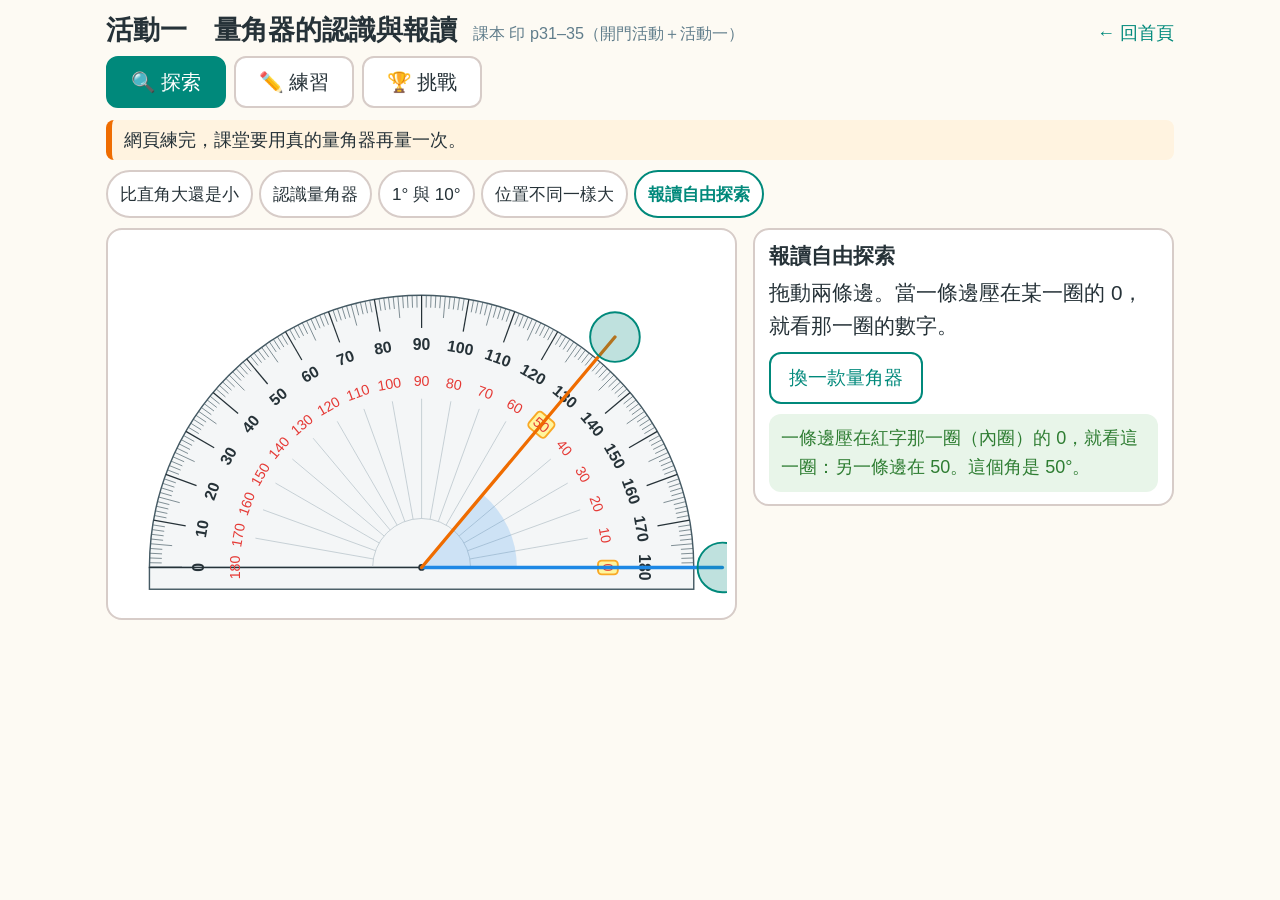
==== act1.html @ d78d2dbc "feat: 角度核心邏輯、共用元件與活動一頁面 - angle-core.js：讀數、判圈、非零起點相減、擺放對齊、鐘面、竹籤、金庫密碼、合成分解診斷 - angle-core.test.js：課本／" ====
<!DOCTYPE html>
<html lang="zh-Hant">
<head>
<meta charset="utf-8">
<meta name="viewport" content="width=device-width, initial-scale=1, maximum-scale=1, user-scalable=no">
<title>活動一　量角器的認識與報讀</title>
<link rel="stylesheet" href="style.css">
</head>
<body>
<div class="wrap">
  <header class="top">
    <h1>活動一　量角器的認識與報讀</h1>
    <span class="src">課本 印 p31–35（開門活動＋活動一）</span>
    <a class="home" href="index.html">← 回首頁</a>
  </header>

  <div class="tabs">
    <button data-tab="explore">🔍 探索</button>
    <button data-tab="practice">✏️ 練習</button>
    <button data-tab="challenge">🏆 挑戰</button>
  </div>

  <section data-panel="explore">
    <div class="physical">網頁練完，課堂要用真的量角器再量一次。</div>
    <div class="levels" id="exNav"></div>
    <div class="stage">
      <div class="board"><svg id="exSvg" viewBox="0 0 640 390"></svg></div>
      <div class="side">
        <h2 id="exTitle"></h2>
        <div class="q" id="exText"></div>
        <div id="exCtrl"></div>
        <div class="msg" id="exMsg"></div>
      </div>
    </div>
  </section>

  <section data-panel="practice">
    <div class="levels" id="lvNav"></div>
    <div id="lvStage"></div>
  </section>

  <section data-panel="challenge">
    <p class="warn">學力檢測考古題，使用原題圖。</p>
    <div id="chBox"></div>
  </section>
</div>

<script src="angle-core.js"></script>
<script src="protractor.js"></script>
<script src="ui.js"></script>
<script>
(function () {
  'use strict';
  var C = window.AngleCore, h = UI.h;
  var VB = '0 0 640 390', CX = 320, CY = 345, R = 285, RAY = R + 30;

  /* ---------- 回饋語（UI 層） ---------- */
  var MSG = {
    CORRECT: '答對了！',
    WRONG_RING: '這個角比直角（90°）大還是小？再看看角的一邊壓在哪一圈的 0。',
    ONE_EDGE: '這是其中一條邊的刻度。兩條邊都不在 0 上，要從一條邊數到另一條邊。',
    NEAR_MISS: '差一點點，按「放大看」，一小格一小格數。',
    AMBIGUOUS: '再檢查一次：是不是只讀了一條邊的刻度？也按「放大看」一小格一小格數。',
    OTHER: '從 0 開始，一大格一大格數到另一條邊。'
  };
  var MSG_SCALE = {
    CROSS_RING: '兩個刻度要讀同一圈。',
    SAME_EDGE: '這兩個數是同一條邊在兩圈的刻度，要分別讀兩條邊。',
    NOT_EDGE: '有一個數字不在角的邊上，再看一次邊壓在哪條刻度線。'
  };
  var MSG_DIFF = {
    SUB_ERROR: '兩個刻度都讀對了，再算一次相減。',
    FOLLOWS_WRONG_READING: '減法算對了，問題在前面讀的刻度。',
    OTHER: '再算一次相減。'
  };

  var RING_NAME = { outer: '黑字那一圈（外圈）', inner: '紅字那一圈（內圈）' };

  function clamp180(t) { return Math.max(0, Math.min(180, t)); }
  function dragTheta(p) {
    if (p.y > CY) return p.x < CX ? 180 : 0;
    return clamp180(Math.round(AP.angleAt(CX, CY, p.x, p.y)));
  }
  // θ 在底線上時，哪一圈的 0 在這裡
  function zeroRingAt(theta, style) {
    if (theta !== 0 && theta !== 180) return null;
    return C.ringReading(theta, style, 'inner') === 0 ? 'inner' : 'outer';
  }

  function drawScene(svg, style) {
    AP.clear(svg);
    svg.setAttribute('viewBox', VB);
    var sc = AP.el('g', { id: svg.id + '-scene' }, svg);
    var prot = AP.drawProtractor(sc, { r: R, style: style });
    AP.place(prot, CX, CY, 0);
    return { sc: sc, prot: prot };
  }

  /* ================================================================
   * 🔍 探索
   * ============================================================== */
  var exSvg = document.getElementById('exSvg');
  var exTitle = document.getElementById('exTitle'), exText = document.getElementById('exText');
  var exCtrl = document.getElementById('exCtrl'), exMsg = document.getElementById('exMsg');
  var exNav = document.getElementById('exNav');

  var EXPLORE = [
    { id: 'e0', label: '比直角大還是小', run: exRightAngle },
    { id: 'e1', label: '認識量角器', run: exKnow },
    { id: 'e2', label: '1° 與 10°', run: exDegree },
    { id: 'e3', label: '位置不同一樣大', run: exSame },
    { id: 'e4', label: '報讀自由探索', run: exFree }
  ];
  EXPLORE.forEach(function (e, i) {
    exNav.appendChild(h('button', { text: e.label, 'data-ex': e.id, onclick: function () { showExplore(i); } }));
  });
  function showExplore(i) {
    Array.prototype.forEach.call(exNav.children, function (b, j) { b.classList.toggle('on', i === j); });
    AP.clear(exSvg); exSvg.setAttribute('viewBox', VB);
    exCtrl.innerHTML = ''; UI.say(exMsg, '');
    EXPLORE[i].run();
  }

  // E0 開門活動 印p31
  function exRightAngle() {
    exTitle.textContent = '哪一個角比直角大？';
    exText.textContent = '課本開門活動用三角板的直角來比。點一個角，把直角疊上去比比看。';
    var angles = [{ name: '甲', deg: 60, x: 90 }, { name: '乙', deg: 90, x: 300 }, { name: '丙', deg: 125, x: 510 }];
    var y = 300, L = 150;
    angles.forEach(function (a) {
      var g = AP.el('g', { 'data-angle': a.name, style: 'cursor:pointer' }, exSvg);
      AP.el('rect', { x: a.x - 90, y: 80, width: 200, height: 260, fill: 'transparent' }, g);
      AP.ray(g, a.x, y, 0, L, 'ray');
      AP.ray(g, a.x, y, a.deg, L, 'ray');
      AP.wedge(g, a.x, y, 0, a.deg, 36, 'wedge');
      var t = AP.el('text', { x: a.x + 10, y: y + 34, 'font-size': 26 }, g);
      t.textContent = a.name;
      g.addEventListener('click', function () {
        Array.prototype.forEach.call(exSvg.querySelectorAll('.sq'), function (n) { n.remove(); });
        AP.el('path', { d: 'M ' + a.x + ' ' + y + ' L ' + (a.x + 110) + ' ' + y + ' L ' + a.x + ' ' + (y - 110) + ' Z',
          fill: 'rgba(255,193,7,.35)', stroke: '#f9a825', 'stroke-width': 2, 'class': 'sq' }, exSvg);
        var s = a.deg < 90 ? '比直角小' : (a.deg === 90 ? '和直角一樣大' : '比直角大');
        UI.say(exMsg, a.name + '：' + s + '。', 'ok');
      });
    });
  }

  // E1 問1 印p32
  function exKnow() {
    exTitle.textContent = '說說看，你看到什麼？';
    exText.textContent = '點下面的按鈕，找找看量角器上的東西。（課本 問1 印 p32）';
    var s = drawScene(exSvg, 'L');
    var marks = AP.el('g', {}, exSvg);
    var items = [
      ['中心點', function () {
        AP.el('circle', { cx: CX, cy: CY, r: 14, fill: 'none', stroke: '#f9a825', 'stroke-width': 4 }, marks);
        return '這裡是量角器的中心點。';
      }],
      ['刻度 0 的線', function () {
        AP.el('line', { x1: CX - R, y1: CY, x2: CX + R, y2: CY, stroke: '#f9a825', 'stroke-width': 6, opacity: .8 }, marks);
        return '這條線通過中心點，兩端是兩圈刻度的 0。';
      }],
      ['外圈（黑字）', function () {
        for (var t = 0; t <= 180; t += 10) AP.highlightLabel(s.prot, 'outer', t);
        return '外圈從左到右，有 0、10、20、……到 180 的數字。';
      }],
      ['內圈（紅字）', function () {
        for (var t = 0; t <= 180; t += 10) AP.highlightLabel(s.prot, 'inner', t);
        return '內圈從右到左，也有 0、10、20、……到 180 的數字。';
      }]
    ];
    var row = h('div', { 'class': 'row' });
    items.forEach(function (it) {
      row.appendChild(h('button', { 'class': 'btn', text: it[0], onclick: function () {
        AP.clear(marks);
        Array.prototype.forEach.call(s.prot.querySelectorAll('.pr-lit'), function (n) { n.remove(); });
        UI.say(exMsg, it[1](), 'ok');
      } }));
    });
    exCtrl.appendChild(row);
  }

  // E2 問2–3 印p33
  function exDegree() {
    exTitle.textContent = '每一小格是幾度？';
    exText.textContent = '拖動藍色的邊，看看張開幾小格。量角器上每一小格所對的角都是 1 度，記成「1°」。';
    var s = drawScene(exSvg, 'L');
    var theta = 3;
    var w = AP.wedge(s.sc, CX, CY, 0, theta, R, 'wedge');
    AP.ray(s.sc, CX, CY, 0, RAY, 'ray');
    var line = AP.ray(s.sc, CX, CY, theta, RAY, 'ray');
    var hd = AP.el('circle', { r: 26, 'class': 'handle' }, exSvg);
    var zoomed = false;
    function upd() {
      AP.setWedge(w, 0, theta, R); AP.setRay(line, CX, CY, theta, RAY);
      var p = AP.pt(theta, RAY); hd.setAttribute('cx', CX + p.x); hd.setAttribute('cy', CY + p.y);
      UI.say(exMsg, '張開 ' + theta + ' 小格，是 ' + theta + '°' + (theta % 10 === 0 ? '（' + theta / 10 + ' 大格）' : ''), 'ok');
    }
    AP.drag(exSvg, hd, { move: function (p) { theta = Math.max(1, dragTheta(p)); upd(); } });
    exCtrl.appendChild(h('div', { 'class': 'row' }, [
      h('button', { 'class': 'btn', text: '放大看', onclick: function () {
        zoomed = !zoomed;
        exSvg.setAttribute('viewBox', zoomed ? (CX + R - 200) + ' ' + (CY - 150) + ' 260 170' : VB);
      } })
    ]));
    upd();
  }

  // E3 問4 印p33
  function exSame() {
    exTitle.textContent = '三個角都一樣大嗎？';
    exText.textContent = '拖動這個角到不同的位置。兩條邊的刻度一直在變，張開的大小呢？（課本 問4 印 p33）';
    var s = drawScene(exSvg, 'L');
    var mid = 45;
    var w = AP.wedge(s.sc, CX, CY, mid - 5, mid + 5, R, 'wedge');
    var l1 = AP.ray(s.sc, CX, CY, mid - 5, RAY, 'ray'), l2 = AP.ray(s.sc, CX, CY, mid + 5, RAY, 'ray');
    var hd = AP.el('circle', { r: 28, 'class': 'handle' }, exSvg);
    function upd() {
      AP.setWedge(w, mid - 5, mid + 5, R);
      AP.setRay(l1, CX, CY, mid - 5, RAY); AP.setRay(l2, CX, CY, mid + 5, RAY);
      var p = AP.pt(mid, R * 0.5); hd.setAttribute('cx', CX + p.x); hd.setAttribute('cy', CY + p.y);
      UI.say(exMsg, '兩條邊在外圈是 ' + C.ringReading(mid + 5, 'L', 'outer') + ' 和 ' + C.ringReading(mid - 5, 'L', 'outer') +
        '，張開的大小都是 10°。', 'ok');
    }
    AP.drag(exSvg, hd, { move: function (p) { mid = Math.max(5, Math.min(175, dragTheta(p))); upd(); } });
    upd();
  }

  // E4 問5–7 印p34–35
  function exFree() {
    exTitle.textContent = '報讀自由探索';
    exText.textContent = '拖動兩條邊。當一條邊壓在某一圈的 0，就看那一圈的數字。';
    var style = 'L', a = 0, b = 50;
    var s, w, l1, l2, h1, h2, lit;
    function build() {
      s = drawScene(exSvg, style);
      w = AP.wedge(s.sc, CX, CY, 0, 50, R * 0.35, 'wedge');
      l1 = AP.ray(s.sc, CX, CY, a, RAY, 'ray'); l2 = AP.ray(s.sc, CX, CY, b, RAY, 'ray2');
      lit = AP.el('g', {}, s.prot);
      h1 = AP.el('circle', { r: 26, 'class': 'handle' }, exSvg);
      h2 = AP.el('circle', { r: 26, 'class': 'handle' }, exSvg);
      AP.drag(exSvg, h1, { move: function (p) { a = snapEdge(dragTheta(p)); upd(); } });
      AP.drag(exSvg, h2, { move: function (p) { b = snapEdge(dragTheta(p)); upd(); } });
      upd();
    }
    function snapEdge(t) { return t <= 2 ? 0 : (t >= 178 ? 180 : t); }
    function upd() {
      AP.setRay(l1, CX, CY, a, RAY); AP.setRay(l2, CX, CY, b, RAY);
      AP.setWedge(w, Math.min(a, b), Math.max(a, b), R * 0.35);
      [[h1, a], [h2, b]].forEach(function (x) { var p = AP.pt(x[1], RAY); x[0].setAttribute('cx', CX + p.x); x[0].setAttribute('cy', CY + p.y); });
      Array.prototype.forEach.call(s.prot.querySelectorAll('.pr-lit'), function (n) { n.remove(); });
      var c = Math.abs(a - b), text;
      var zr = zeroRingAt(a, style) || zeroRingAt(b, style);
      if (zr && c > 0 && c < 180) {
        var other = zeroRingAt(a, style) ? b : a, start = other === b ? a : b;
        AP.highlightLabel(s.prot, zr, start);
        if (other % 10 === 0) AP.highlightLabel(s.prot, zr, other);
        text = '一條邊壓在' + RING_NAME[zr] + '的 0，就看這一圈：另一條邊在 ' + C.ringReading(other, style, zr) + '。這個角是 ' + c + '°。';
      } else {
        text = '藍邊：黑字 ' + C.ringReading(a, style, 'outer') + '、紅字 ' + C.ringReading(a, style, 'inner') +
          '；橘邊：黑字 ' + C.ringReading(b, style, 'outer') + '、紅字 ' + C.ringReading(b, style, 'inner') +
          '。兩條邊都不在 0 上，這個角是 ' + c + '°。';
      }
      UI.say(exMsg, text, 'ok');
    }
    exCtrl.appendChild(h('div', { 'class': 'row' }, [
      h('button', { 'class': 'btn', text: '換一款量角器', 'data-act': 'style', onclick: function () { style = style === 'L' ? 'R' : 'L'; build(); } })
    ]));
    build();
  }

  /* ================================================================
   * ✏️ 練習
   * ============================================================== */
  function rngInt(lo, hi, step) { var n = Math.floor((hi - lo) / step) + 1; return lo + step * Math.floor(Math.random() * n); }
  function zeroItem(start, step, style) {
    var c;
    do { c = rngInt(step, 180 - step, step); } while (!C.isReadingItemUsable({ rays: [0, c] }));
    return { rays: start === 0 ? [0, c] : [180, 180 - c], style: style };
  }
  var RANDOM_N = 5;

  var LEVELS = [
    { id: 'l1', label: '1 小格（問2–3）', mode: 'single', smallZoom: true,
      q: '下圖中的角是幾度？（量角器把半圓平分成 180 小格）',
      book: [{ rays: [0, 2], style: 'L', src: '課本 問3 印p33' }, { rays: [0, 3], style: 'L', src: '課本 問3 印p33' }],
      rand: function () { return { rays: [0, rngInt(1, 9, 1)], style: 'L' }; } },
    { id: 'l2', label: '一樣大嗎（問4）', mode: 'same' },
    { id: 'l3', label: '內圈 0 起（問5①）', mode: 'single',
      q: '角的頂點在量角器的中心點，一邊對齊刻度 0 的線。這個角是幾度？',
      book: [{ rays: [0, 50], style: 'L', src: '課本 問5① 印p34' }],
      rand: function () { return zeroItem(0, 10, 'L'); } },
    { id: 'l4', label: '外圈 0 起（問5②）', mode: 'single',
      q: '角的頂點在量角器的中心點，一邊對齊刻度 0 的線。這個角是幾度？',
      book: [{ rays: [180, 135], style: 'L', src: '課本 問5② 印p34' }],
      rand: function () { return zeroItem(180, 5, 'L'); } },
    { id: 'l5', label: '做做看（p34）', mode: 'single', q: '填填看，下圖中的角是幾度？',
      book: [{ rays: [180, 100], style: 'L', src: '課本 做做看① 印p34' }, { rays: [0, 65], style: 'L', src: '課本 做做看② 印p34' }],
      rand: function () { return C.makeReadingItem('zero', 5, 'L'); } },
    { id: 'l6', label: '40 還是 140（問6）', mode: 'single', q: '下圖中的角是 40 度，還是 140 度？填出度數。',
      book: [{ rays: [180, 40], style: 'L', src: '課本 問6 印p35' }],
      rand: function () { return C.makeReadingItem('zero', 5, 'random'); },
      note: '接下來的題目會出現另一款量角器（0 在另一邊），一樣先找角的一邊壓在哪一圈的 0。' },
    { id: 'l7', label: '一格一格數（問7）', mode: 'count',
      q: '兩條邊都不在 0°線上。從一條邊開始，一大格一大格點到另一條邊。',
      book: [{ rays: [130, 60], style: 'L', src: '課本 問7 印p35' }],
      rand: function () { return C.makeReadingItem('nonzero', 10, 'L'); } },
    { id: 'l8', label: '用相減（做做看 p35）', mode: 'sub',
      q: '讀出兩條邊在同一圈的刻度，用大刻度減小刻度。',
      book: [{ rays: [110, 45], style: 'L', src: '課本 做做看① 印p35' }, { rays: [120, 20], style: 'L', src: '課本 做做看② 印p35' }],
      rand: function () {
        var a, b;
        do { a = rngInt(5, 175, 5); b = rngInt(5, 175, 5); } while (Math.abs(a - b) < 15);
        return { rays: [a, b], style: Math.random() < 0.5 ? 'L' : 'R' };
      } }
  ];

  UI.levels(document.getElementById('lvNav'), document.getElementById('lvStage'),
    LEVELS.map(function (lv) { return { id: lv.id, label: lv.label, render: function (st, api) { renderLevel(lv, st, api); } }; }),
    'act1');

  function renderLevel(lv, stage, api) {
    if (lv.mode === 'same') return renderSame(stage, api);

    var queue = lv.book.slice();
    for (var i = 0; i < RANDOM_N; i++) queue.push(null);
    var idx = 0, item, wrong = 0, zoomed = false;

    var svg = AP.el('svg', { viewBox: VB });
    var board = h('div', { 'class': 'board' }); board.appendChild(svg);
    var prog = h('div', { 'class': 'src' });
    var qtext = h('div', { 'class': 'q', text: lv.q });
    var inputs = h('div');
    var msg = h('div', { 'class': 'msg' });
    var btns = h('div', { 'class': 'row' });
    var side = h('div', { 'class': 'side' }, [h('h2', { text: lv.label }), prog, qtext, lv.note ? h('p', { 'class': 'warn', text: lv.note }) : null, inputs, btns, msg]);
    stage.appendChild(h('div', { 'class': 'stage' }, [board, side]));

    function load() {
      item = queue[idx] || lv.rand();
      wrong = 0; zoomed = false;
      prog.textContent = '第 ' + (idx + 1) + ' / ' + queue.length + ' 題　' + (queue[idx] ? queue[idx].src : '再練一題');
      var s = drawScene(svg, item.style);
      var lo = Math.min(item.rays[0], item.rays[1]), hi = Math.max(item.rays[0], item.rays[1]);
      AP.wedge(s.sc, CX, CY, lo, hi, R * 0.3, 'wedge');
      item.rays.forEach(function (t) { AP.ray(s.sc, CX, CY, t, RAY, 'ray'); });
      item.prot = s.prot; item.sc = s.sc;
      inputs.innerHTML = ''; btns.innerHTML = ''; UI.say(msg, '');
      if (lv.mode === 'single') buildSingle();
      else if (lv.mode === 'count') buildCount(lo, hi);
      else buildSub();
    }

    function zoomBtn() {
      return h('button', { 'class': 'btn', text: '放大看', 'data-act': 'zoom', onclick: function () {
        zoomed = !zoomed;
        var t = item.rays[0] === 0 || item.rays[0] === 180 ? item.rays[1] : item.rays[0];
        var p = AP.pt(t, R * 0.82);
        svg.setAttribute('viewBox', zoomed ? (CX + p.x - 130) + ' ' + (CY + p.y - 85) + ' 260 170' : VB);
      } });
    }

    function answerBtn() {
      return h('button', { 'class': 'btn', text: '看答案', 'data-act': 'answer', onclick: function () {
        var zr = zeroRingAt(item.rays[0], item.style) || zeroRingAt(item.rays[1], item.style);
        var rings = zr ? [zr] : ['outer', 'inner'];
        rings.forEach(function (rg) { item.rays.forEach(function (t) { AP.highlightLabel(item.prot, rg, t); }); });
        UI.say(msg, '答案是 ' + C.correctAngle(item.rays) + '°。', '');
      } });
    }

    function onCorrect() {
      UI.say(msg, MSG.CORRECT, 'ok');
      btns.innerHTML = '';
      var last = idx === queue.length - 1;
      if (last) api.pass();
      btns.appendChild(h('button', { 'class': 'btn primary', 'data-act': 'next', text: last ? '這一關完成！下一關' : '下一題', onclick: function () {
        if (last) api.next(); else { idx++; load(); }
      } }));
    }

    function onWrong(text) {
      wrong++;
      UI.say(msg, text, 'bad');
      if (wrong === 3 && !btns.querySelector('[data-act=answer]')) btns.appendChild(answerBtn());
    }

    function buildSingle() {
      var inp = h('input', { 'class': 'num', type: 'number', inputmode: 'numeric', 'data-f': 'ans' });
      inputs.appendChild(h('div', { 'class': 'row' }, [inp, h('span', { text: '度' })]));
      btns.appendChild(h('button', { 'class': 'btn primary', text: '確定', 'data-act': 'check', onclick: function () {
        var v = parseInt(inp.value, 10);
        if (isNaN(v)) { UI.say(msg, '先填一個數字。', 'bad'); return; }
        var code = C.diagnoseReadingSingle({ answer: v, rays: item.rays, style: item.style }).code;
        if (code === 'CORRECT') onCorrect(); else onWrong(MSG[code]);
      } }));
      btns.appendChild(zoomBtn());
    }

    function buildCount(lo, hi) {
      var n = Math.round((hi - lo) / 10), lit = [], side = null;
      var inp = h('input', { 'class': 'num', type: 'number', inputmode: 'numeric', 'data-f': 'ans', disabled: 'disabled' });
      var counter = h('span', { 'class': 'q', text: '已點 0 格' });
      inputs.appendChild(h('div', { 'class': 'row' }, [counter]));
      inputs.appendChild(h('div', { 'class': 'row' }, [inp, h('span', { text: '度' })]));
      var segG = AP.el('g', {}, item.sc);
      for (var k = 0; k < n; k++) (function (k) {
        var seg = AP.wedge(segG, CX, CY, lo + 10 * k, lo + 10 * (k + 1), R, 'wedge');
        seg.setAttribute('fill', 'rgba(0,0,0,0.02)');
        seg.setAttribute('data-seg', k);
        seg.style.cursor = 'pointer';
        seg.addEventListener('click', function () {
          if (lit.indexOf(k) >= 0) return;
          var expect;
          if (lit.length === 0) {
            if (k === 0) side = 'lo'; else if (k === n - 1) side = 'hi';
            else { UI.say(msg, '從一條邊旁邊的那一格開始點。', 'bad'); return; }
            expect = k;
          } else {
            expect = side === 'lo' ? lit.length : n - 1 - lit.length;
          }
          if (k !== expect) { UI.say(msg, '一格一格往另一條邊點，不要跳格。', 'bad'); return; }
          lit.push(k);
          seg.setAttribute('fill', 'rgba(30,136,229,.30)');
          var p = AP.pt(lo + 10 * k + 5, R + 22);
          var tx = AP.el('text', { x: CX + p.x, y: CY + p.y, 'font-size': 18, 'text-anchor': 'middle', fill: '#0d47a1', 'font-weight': 700 }, segG);
          tx.textContent = (lit.length * 10) + '°';
          counter.textContent = '已點 ' + lit.length + ' 格';
          UI.say(msg, '');
          if (lit.length === n) {
            inp.removeAttribute('disabled');
            UI.say(msg, '點完了！一共是幾度？', '');
          }
        });
      })(k);
      btns.appendChild(h('button', { 'class': 'btn primary', text: '確定', 'data-act': 'check', onclick: function () {
        if (lit.length < n) { UI.say(msg, '先一格一格點到另一條邊。', 'bad'); return; }
        var v = parseInt(inp.value, 10);
        if (isNaN(v)) { UI.say(msg, '先填一個數字。', 'bad'); return; }
        var code = C.diagnoseReadingSingle({ answer: v, rays: item.rays, style: item.style }).code;
        if (code === 'CORRECT') onCorrect(); else onWrong(MSG[code]);
      } }));
    }

    function buildSub() {
      var big = h('input', { 'class': 'num', type: 'number', inputmode: 'numeric', 'data-f': 'big' });
      var small = h('input', { 'class': 'num', type: 'number', inputmode: 'numeric', 'data-f': 'small' });
      var diff = h('input', { 'class': 'num', type: 'number', inputmode: 'numeric', 'data-f': 'diff' });
      inputs.appendChild(h('div', { 'class': 'row' }, [big, h('span', { text: '－' }), small, h('span', { text: '＝' }), diff, h('span', { text: '度' })]));
      btns.appendChild(h('button', { 'class': 'btn primary', text: '確定', 'data-act': 'check', onclick: function () {
        var v = [big, small, diff].map(function (x) { return parseInt(x.value, 10); });
        if (v.some(isNaN)) { UI.say(msg, '三格都要填。', 'bad'); return; }
        var r = C.diagnoseReadingSubtraction({ big: v[0], small: v[1], diff: v[2], rays: item.rays, style: item.style });
        [big, small].forEach(function (x) { x.classList.toggle('okf', r.scale === 'CORRECT'); x.classList.toggle('badf', r.scale !== 'CORRECT'); });
        diff.classList.toggle('okf', r.diff === 'CORRECT'); diff.classList.toggle('badf', r.diff !== 'CORRECT');
        if (r.scale === 'CORRECT' && r.diff === 'CORRECT') { onCorrect(); return; }
        onWrong(r.scale !== 'CORRECT' ? MSG_SCALE[r.scale] + (r.diff === 'FOLLOWS_WRONG_READING' ? MSG_DIFF.FOLLOWS_WRONG_READING : '') : MSG_DIFF[r.diff]);
      } }));
      btns.appendChild(zoomBtn());
    }

    load();
  }

  // 關 2：問4 印p33 三個位置不同的 10° 角
  function renderSame(stage, api) {
    var svg = AP.el('svg', { viewBox: VB });
    var board = h('div', { 'class': 'board' }); board.appendChild(svg);
    var msg = h('div', { 'class': 'msg' });
    var choice = null;
    var inp = h('input', { 'class': 'num', type: 'number', inputmode: 'numeric', 'data-f': 'ans' });
    var bSame = h('button', { 'class': 'btn', text: '一樣大', 'data-act': 'same', onclick: function () { choice = 'same'; bSame.classList.add('sel'); bDiff.classList.remove('sel'); } });
    var bDiff = h('button', { 'class': 'btn', text: '不一樣大', 'data-act': 'diff', onclick: function () { choice = 'diff'; bDiff.classList.add('sel'); bSame.classList.remove('sel'); } });
    var btns = h('div', { 'class': 'row' });
    var side = h('div', { 'class': 'side' }, [
      h('h2', { text: '一樣大嗎（問4）' }), h('div', { 'class': 'src', text: '課本 問4 印p33' }),
      h('div', { 'class': 'q', text: '每一大格都平分成 10 小格，下圖畫出來的三個角都一樣大嗎？是幾度？' }),
      h('div', { 'class': 'row' }, [bSame, bDiff]), h('div', { 'class': 'row' }, [inp, h('span', { text: '度' })]), btns, msg]);
    stage.appendChild(h('div', { 'class': 'stage' }, [board, side]));
    var s = drawScene(svg, 'L');
    [[10, 20], [80, 90], [150, 160]].forEach(function (p) {
      AP.wedge(s.sc, CX, CY, p[0], p[1], R, 'wedge');
      AP.ray(s.sc, CX, CY, p[0], RAY, 'ray'); AP.ray(s.sc, CX, CY, p[1], RAY, 'ray');
    });
    btns.appendChild(h('button', { 'class': 'btn primary', text: '確定', 'data-act': 'check', onclick: function () {
      var v = parseInt(inp.value, 10);
      if (choice === 'diff') { UI.say(msg, '看每個角張開幾小格。位置不同，張開的格數呢？', 'bad'); return; }
      if (choice !== 'same') { UI.say(msg, '先選一樣大或不一樣大。', 'bad'); return; }
      if (v !== 10) { UI.say(msg, '一大格是幾小格？每一小格是 1°。', 'bad'); return; }
      UI.say(msg, '對！一樣大，都是 10°。角的大小看張開多少，不看擺在哪裡。', 'ok');
      api.pass();
      btns.innerHTML = '';
      btns.appendChild(h('button', { 'class': 'btn primary', 'data-act': 'next', text: '這一關完成！下一關', onclick: api.next }));
    } }));
  }

  /* ================================================================
   * 🏆 挑戰
   * ============================================================== */
  var CHALLENGE = [
    { id: '109-15', img: 'img/109_4_q15.png', answer: 2,
      why: '一條邊在 90，另一條邊在黑字那一圈的 40。兩條邊都不在 0 上：90－40＝50。選項④說「沒對齊 0 無法測量」不對，兩邊都不在 0 也能用相減量。' },
    { id: '110-2', img: 'img/110_4_q2.png', answer: 3,
      why: '兩條邊都不在 0 上：在黑字那一圈是 20 和 150，150－20＝130。20、30、150 都只看了其中一條邊。' },
    { id: '112-8', img: 'img/112_4_q8.png', answer: 2,
      why: '角 A 的兩條邊在紅字那一圈是 40 和 110，110－40＝70。40 和 110 都只看了一條邊。' },
    { id: '108-4', img: 'img/108_4_q4.png', answer: 3, scope: '三年級內容（角的意義），老師可自行決定是否跳過。',
      why: '角要有一個頂點和兩條直直的邊。甲有一條邊是彎的；乙轉彎的地方是圓的，沒有尖尖的頂點；丁的兩條邊沒有接在一起。只有丙是角。' }
  ];
  var chBox = document.getElementById('chBox');
  CHALLENGE.forEach(function (q) {
    var msg = h('div', { 'class': 'msg' });
    var row = h('div', { 'class': 'row' });
    [1, 2, 3, 4].forEach(function (n) {
      row.appendChild(h('button', { 'class': 'btn', text: '①②③④'.charAt(n - 1), 'data-opt': n, onclick: function () {
        if (n === q.answer) UI.say(msg, '答對了！' + q.why, 'ok');
        else UI.say(msg, '再想想看。', 'bad');
      } }));
    });
    chBox.appendChild(h('div', { 'class': 'side', style: 'margin-bottom:16px', 'data-q': q.id }, [
      h('h2', { text: q.id + ' 學力檢測' }),
      q.scope ? h('p', { 'class': 'warn', text: q.scope }) : null,
      h('img', { src: q.img, alt: q.id + ' 原題', style: 'max-width:100%' }),
      row, msg]));
  });

  UI.tabs();
  showExplore(4);
})();
</script>
</body>
</html>
---- style.css ----
/* angle-protractor 共用樣式 */
:root {
  --bg: #fdfaf3;
  --ink: #263238;
  --muted: #607d8b;
  --outer: #263238;
  --inner: #e53935;
  --ray: #1e88e5;
  --ray2: #ef6c00;
  --ok: #2e7d32;
  --ok-bg: #e8f5e9;
  --bad: #c62828;
  --bad-bg: #ffebee;
  --info-bg: #e3f2fd;
  --card: #ffffff;
  --line: #d7ccc8;
  --accent: #00897b;
}

* { box-sizing: border-box; }

html, body {
  margin: 0;
  background: var(--bg);
  color: var(--ink);
  font-family: "Noto Sans TC", "Microsoft JhengHei", "PingFang TC", sans-serif;
  font-size: 18px;
  -webkit-user-select: none;
  user-select: none;
  -webkit-tap-highlight-color: transparent;
}

.wrap {
  max-width: 1100px;
  margin: 0 auto;
  padding: 12px 16px 40px;
}

header.top {
  display: flex;
  flex-wrap: wrap;
  align-items: baseline;
  gap: 8px 16px;
  margin-bottom: 8px;
}
header.top h1 { margin: 0; font-size: 1.5rem; }
header.top .src { color: var(--muted); font-size: .9rem; }
header.top a.home { margin-left: auto; color: var(--accent); text-decoration: none; font-size: 1rem; }

/* 分頁 */
.tabs { display: flex; gap: 8px; margin: 8px 0 12px; flex-wrap: wrap; }
.tabs button {
  min-height: 52px; min-width: 120px;
  font-size: 1.1rem; border: 2px solid var(--line); border-radius: 12px;
  background: #fff; color: var(--ink); cursor: pointer;
}
.tabs button.on { background: var(--accent); border-color: var(--accent); color: #fff; }

/* 通用按鈕 */
button.btn {
  min-height: 52px; min-width: 52px; padding: 0 18px;
  font-size: 1.05rem; border-radius: 12px; border: 2px solid var(--accent);
  background: #fff; color: var(--accent); cursor: pointer;
}
button.btn.primary { background: var(--accent); color: #fff; }
button.btn:disabled { opacity: .4; cursor: default; }
button.btn.sel { background: var(--accent); color: #fff; }

.row { display: flex; flex-wrap: wrap; gap: 10px; align-items: center; margin: 10px 0; }

input.num {
  width: 96px; min-height: 52px; font-size: 1.4rem; text-align: center;
  border: 2px solid var(--line); border-radius: 10px; background: #fff;
}
input.num:disabled { background: #eceff1; }
input.num.okf { border-color: var(--ok); background: var(--ok-bg); }
input.num.badf { border-color: var(--bad); background: var(--bad-bg); }

/* 舞台 */
.stage { display: grid; grid-template-columns: minmax(0, 1.5fr) minmax(260px, 1fr); gap: 16px; align-items: start; }
@media (max-width: 800px) { .stage { grid-template-columns: 1fr; } }
.board { background: #fff; border: 2px solid var(--line); border-radius: 16px; padding: 8px; touch-action: none; }
.board svg { width: 100%; height: auto; display: block; touch-action: none; }
.side { background: var(--card); border: 2px solid var(--line); border-radius: 16px; padding: 12px 14px; }
.side h2 { margin: 0 0 6px; font-size: 1.15rem; }
.side .q { font-size: 1.15rem; line-height: 1.6; }

/* 回饋 */
.msg { min-height: 52px; margin-top: 10px; padding: 10px 12px; border-radius: 12px; line-height: 1.6; background: var(--info-bg); }
.msg.ok { background: var(--ok-bg); color: var(--ok); }
.msg.bad { background: var(--bad-bg); color: var(--bad); }
.msg:empty { visibility: hidden; }

/* 關卡條 */
.levels { display: flex; flex-wrap: wrap; gap: 6px; margin: 4px 0 10px; }
.levels button {
  min-height: 48px; min-width: 48px; padding: 0 12px; border-radius: 24px;
  border: 2px solid var(--line); background: #fff; font-size: .95rem; cursor: pointer; color: var(--ink);
}
.levels button.on { border-color: var(--accent); color: var(--accent); font-weight: 700; }
.levels button.done { background: var(--ok-bg); border-color: var(--ok); }
.levels button.later { background: #fff8e1; border-color: #f9a825; }

/* 課堂實作卡 */
.card-task { background: #fff8e1; border: 2px dashed #f9a825; border-radius: 16px; padding: 16px; }
.card-task h3 { margin: 0 0 8px; }
.card-task .who { color: var(--muted); font-size: .9rem; }

/* 實體遷移提醒 */
.physical { background: #fff3e0; border-left: 6px solid #ef6c00; padding: 8px 12px; border-radius: 8px; margin-bottom: 10px; }

.warn { background: #fffde7; border: 2px solid #fbc02d; border-radius: 10px; padding: 6px 10px; font-size: .95rem; }

/* SVG */
.pr-body { fill: rgba(236, 239, 241, .55); stroke: #455a64; stroke-width: 1.5; }
.pr-tick { stroke: #455a64; stroke-width: .7; }
.pr-tick10 { stroke: #263238; stroke-width: 1.3; }
.pr-guide { stroke: #b0bec5; stroke-width: .7; }
.pr-outer { fill: var(--outer); font-weight: 600; }
.pr-inner { fill: var(--inner); }
.pr-center { fill: #263238; }
.pr-base { stroke: #263238; stroke-width: 1.2; }
.pr-lit { fill: #fff59d; stroke: #f9a825; stroke-width: 2; }
.ray { stroke: var(--ray); stroke-width: 3.5; stroke-linecap: round; }
.ray2 { stroke: var(--ray2); stroke-width: 3.5; stroke-linecap: round; }
.wedge { fill: rgba(30, 136, 229, .18); }
.handle { fill: rgba(0, 137, 123, .25); stroke: var(--accent); stroke-width: 2; cursor: grab; }
.ring-handle { fill: none; stroke: rgba(0, 137, 123, .35); stroke-width: 22; cursor: grab; }
.okline { stroke: var(--ok) !important; }
.clock-face { fill: #fff; stroke: #0288d1; stroke-width: 8; }
.clock-num { font-size: 22px; fill: #263238; text-anchor: middle; dominant-baseline: middle; }
.clock-hand { stroke: #d32f2f; stroke-width: 5; stroke-linecap: round; }
.clock-start { stroke: #d32f2f; stroke-width: 3; stroke-dasharray: 6 5; }
.turn-arc { fill: none; stroke: #d32f2f; stroke-width: 3; }
.lens-ring { fill: none; stroke: #263238; stroke-width: 2; }
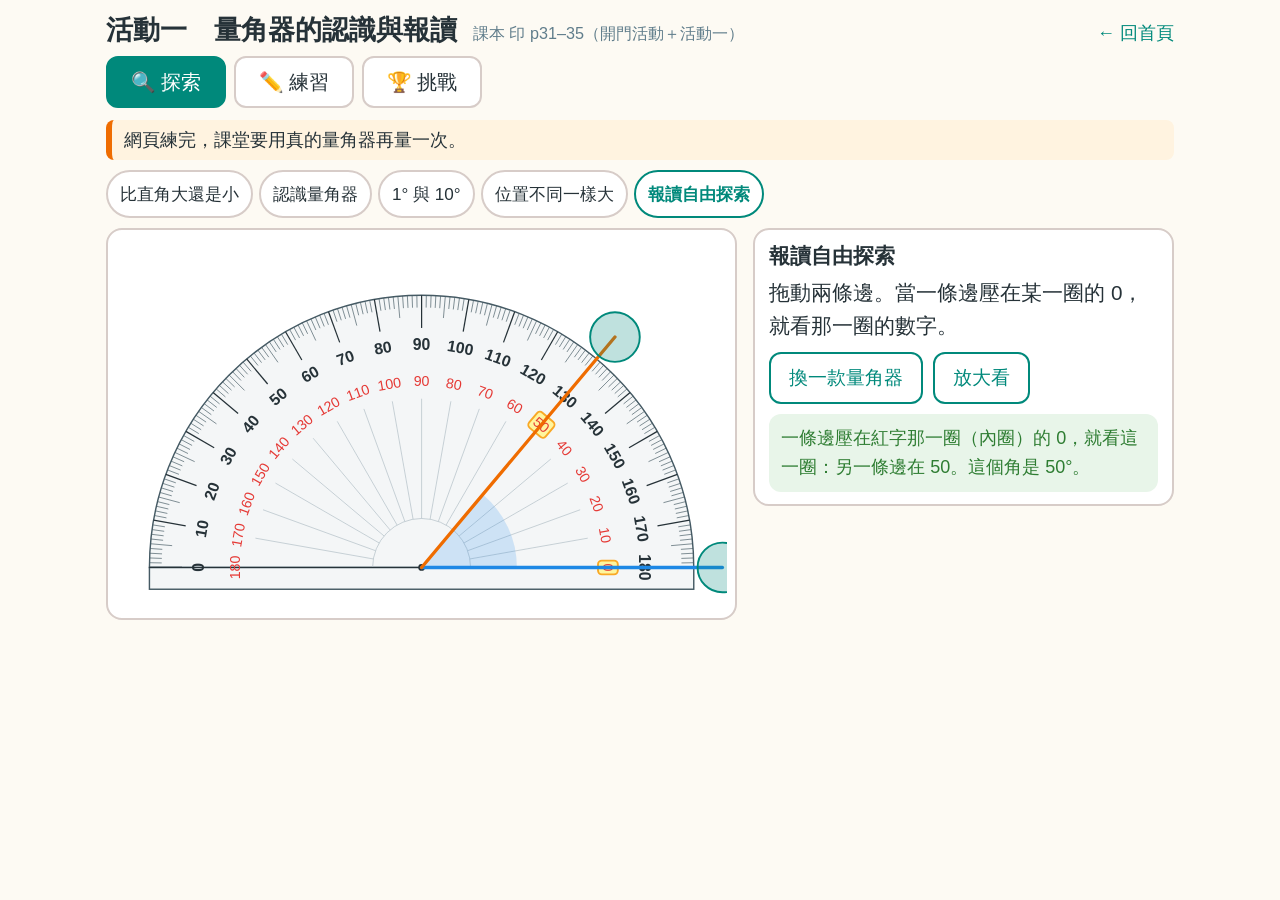
==== commit de7977fd: "feat: 活動一探索「位置不同一樣大」「報讀自由探索」加放大看 - 放大鏡在放開手後才移到拖動位置，避免拖曳中座標亂跳 - 報讀自由探索換款式後保留放大，以最後拖動的邊為中心  Co-Authore" ====
--- a/act1.html
+++ b/act1.html
@@ -215,6 +215,7 @@
     var w = AP.wedge(s.sc, CX, CY, mid - 5, mid + 5, R, 'wedge');
     var l1 = AP.ray(s.sc, CX, CY, mid - 5, RAY, 'ray'), l2 = AP.ray(s.sc, CX, CY, mid + 5, RAY, 'ray');
     var hd = AP.el('circle', { r: 28, 'class': 'handle' }, exSvg);
+    var zoomed = false;
     function upd() {
       AP.setWedge(w, mid - 5, mid + 5, R);
       AP.setRay(l1, CX, CY, mid - 5, RAY); AP.setRay(l2, CX, CY, mid + 5, RAY);
@@ -222,8 +223,24 @@
       UI.say(exMsg, '兩條邊在外圈是 ' + C.ringReading(mid + 5, 'L', 'outer') + ' 和 ' + C.ringReading(mid - 5, 'L', 'outer') +
         '，張開的大小都是 10°。', 'ok');
     }
-    AP.drag(exSvg, hd, { move: function (p) { mid = Math.max(5, Math.min(175, dragTheta(p))); upd(); } });
+    // 放大鏡只在放開手後才移到新位置：拖曳中改 viewBox 會讓手指下的座標跟著變，角會亂跳
+    AP.drag(exSvg, hd, {
+      move: function (p) { mid = Math.max(5, Math.min(175, dragTheta(p))); upd(); },
+      end: function () { if (zoomed) zoomAt(exSvg, mid, 0.72); }
+    });
+    exCtrl.appendChild(h('div', { 'class': 'row' }, [
+      h('button', { 'class': 'btn', text: '放大看', 'data-act': 'zoom', onclick: function () {
+        zoomed = !zoomed;
+        if (zoomed) zoomAt(exSvg, mid, 0.72); else exSvg.setAttribute('viewBox', VB);
+      } })
+    ]));
     upd();
+  }
+
+  // 以角度 theta、半徑比例 k 的位置為中心放大（約 2 倍）
+  function zoomAt(svg, theta, k) {
+    var p = AP.pt(theta, R * k);
+    svg.setAttribute('viewBox', (CX + p.x - 160) + ' ' + (CY + p.y - 105) + ' 320 210');
   }
 
   // E4 問5–7 印p34–35
@@ -239,11 +256,20 @@
       lit = AP.el('g', {}, s.prot);
       h1 = AP.el('circle', { r: 26, 'class': 'handle' }, exSvg);
       h2 = AP.el('circle', { r: 26, 'class': 'handle' }, exSvg);
-      AP.drag(exSvg, h1, { move: function (p) { a = snapEdge(dragTheta(p)); upd(); } });
-      AP.drag(exSvg, h2, { move: function (p) { b = snapEdge(dragTheta(p)); upd(); } });
+      AP.drag(exSvg, h1, {
+        move: function (p) { a = snapEdge(dragTheta(p)); upd(); },
+        end: function () { focusT = a; if (zoomed) zoomAt(exSvg, focusT, 0.85); }
+      });
+      AP.drag(exSvg, h2, {
+        move: function (p) { b = snapEdge(dragTheta(p)); upd(); },
+        end: function () { focusT = b; if (zoomed) zoomAt(exSvg, focusT, 0.85); }
+      });
       upd();
+      if (zoomed) zoomAt(exSvg, focusT, 0.85); // drawScene 會重設 viewBox，重畫後補回放大
     }
     function snapEdge(t) { return t <= 2 ? 0 : (t >= 178 ? 180 : t); }
+    // 放大看：以最後拖動的那條邊為中心；放開手後才移動，避免拖曳中座標亂跳
+    var zoomed = false, focusT = b;
     function upd() {
       AP.setRay(l1, CX, CY, a, RAY); AP.setRay(l2, CX, CY, b, RAY);
       AP.setWedge(w, Math.min(a, b), Math.max(a, b), R * 0.35);
@@ -264,7 +290,11 @@
       UI.say(exMsg, text, 'ok');
     }
     exCtrl.appendChild(h('div', { 'class': 'row' }, [
-      h('button', { 'class': 'btn', text: '換一款量角器', 'data-act': 'style', onclick: function () { style = style === 'L' ? 'R' : 'L'; build(); } })
+      h('button', { 'class': 'btn', text: '換一款量角器', 'data-act': 'style', onclick: function () { style = style === 'L' ? 'R' : 'L'; build(); } }),
+      h('button', { 'class': 'btn', text: '放大看', 'data-act': 'zoom', onclick: function () {
+        zoomed = !zoomed;
+        if (zoomed) zoomAt(exSvg, focusT, 0.85); else exSvg.setAttribute('viewBox', VB);
+      } })
     ]));
     build();
   }
